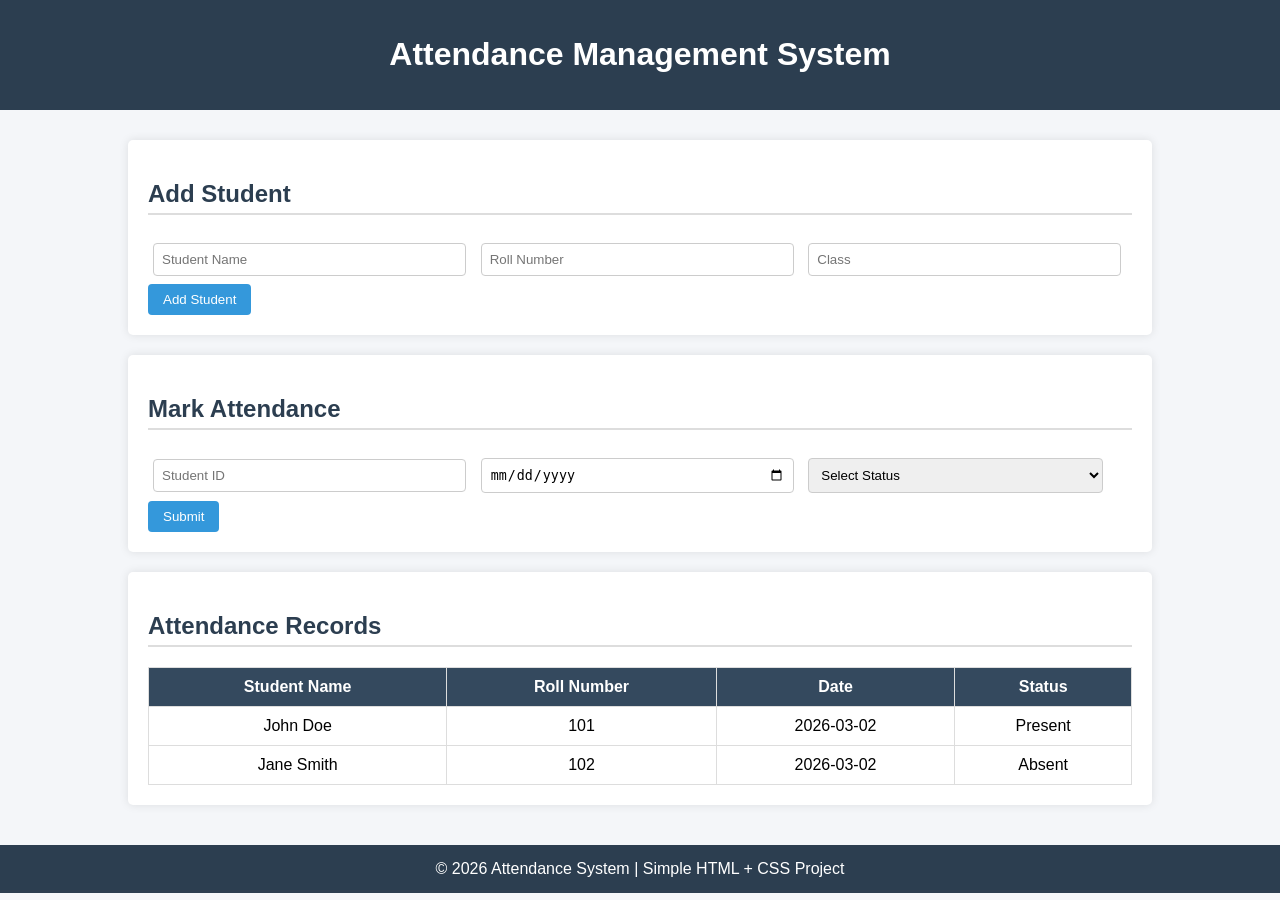
==== index.html @ e2fdc4be "HTML file added" ====
<!DOCTYPE html>
<html>
<head>
    <title>Attendance Management System</title>
    <style>
        body {
            font-family: Arial, sans-serif;
            background-color: #f4f6f9;
            margin: 0;
            padding: 0;
        }

        header {
            background-color: #2c3e50;
            color: white;
            padding: 15px;
            text-align: center;
        }

        .container {
            width: 80%;
            margin: 30px auto;
        }

        h2 {
            color: #2c3e50;
            border-bottom: 2px solid #ddd;
            padding-bottom: 5px;
        }

        .form-section {
            background: white;
            padding: 20px;
            margin-bottom: 20px;
            border-radius: 5px;
            box-shadow: 0 0 10px rgba(0,0,0,0.1);
        }

        input, select {
            width: 30%;
            padding: 8px;
            margin: 8px 5px;
            border: 1px solid #ccc;
            border-radius: 4px;
        }

        button {
            padding: 8px 15px;
            background-color: #3498db;
            color: white;
            border: none;
            border-radius: 4px;
            cursor: pointer;
        }

        button:hover {
            background-color: #2980b9;
        }

        table {
            width: 100%;
            border-collapse: collapse;
            margin-top: 15px;
            background: white;
        }

        table, th, td {
            border: 1px solid #ddd;
        }

        th {
            background-color: #34495e;
            color: white;
            padding: 10px;
        }

        td {
            padding: 10px;
            text-align: center;
        }

        .footer {
            text-align: center;
            padding: 15px;
            background-color: #2c3e50;
            color: white;
            margin-top: 40px;
        }
    </style>
</head>
<body>

<header>
    <h1>Attendance Management System</h1>
</header>

<div class="container">

    <!-- Add Student Section -->
    <div class="form-section">
        <h2>Add Student</h2>
        <input type="text" placeholder="Student Name">
        <input type="text" placeholder="Roll Number">
        <input type="text" placeholder="Class">
        <button>Add Student</button>
    </div>

    <!-- Mark Attendance Section -->
    <div class="form-section">
        <h2>Mark Attendance</h2>
        <input type="text" placeholder="Student ID">
        <input type="date">
        <select>
            <option>Select Status</option>
            <option>Present</option>
            <option>Absent</option>
        </select>
        <button>Submit</button>
    </div>

    <!-- Attendance Table -->
    <div class="form-section">
        <h2>Attendance Records</h2>
        <table>
            <tr>
                <th>Student Name</th>
                <th>Roll Number</th>
                <th>Date</th>
                <th>Status</th>
            </tr>
            <tr>
                <td>John Doe</td>
                <td>101</td>
                <td>2026-03-02</td>
                <td>Present</td>
            </tr>
            <tr>
                <td>Jane Smith</td>
                <td>102</td>
                <td>2026-03-02</td>
                <td>Absent</td>
            </tr>
        </table>
    </div>

</div>

<div class="footer">
    © 2026 Attendance System | Simple HTML + CSS Project
</div>

</body>
</html>
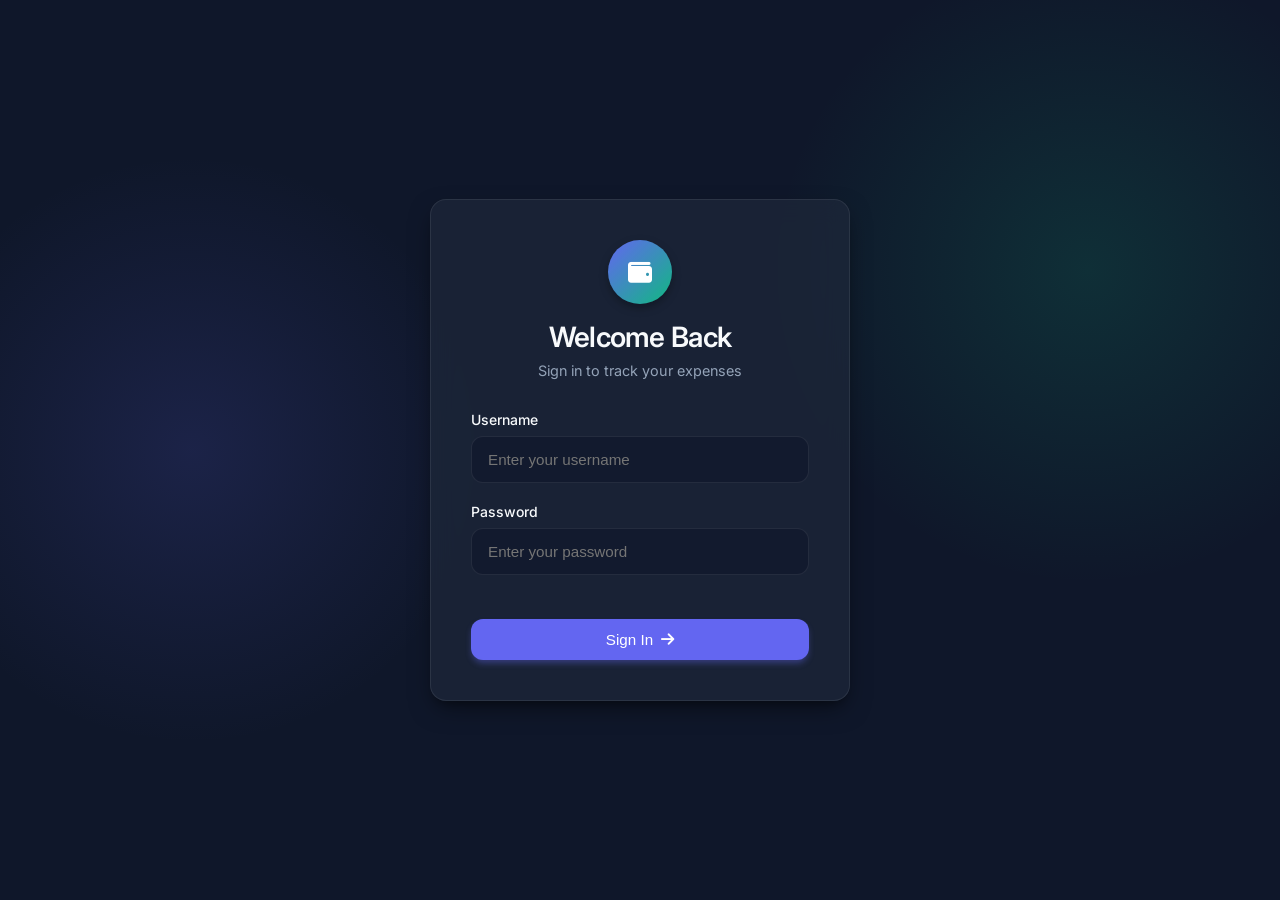
==== commit 2223a350: "updated expense" ====
--- a/index.html
+++ b/index.html
@@ -1,153 +1,48 @@
 <!DOCTYPE html>
-<html>
+<html lang="en">
 <head>
-    <title>Attendance Management System</title>
-    <style>
-        body {
-            font-family: Arial, sans-serif;
-            background-color: #f4f6f9;
-            margin: 0;
-            padding: 0;
-        }
-
-        header {
-            background-color: #2c3e50;
-            color: white;
-            padding: 15px;
-            text-align: center;
-        }
-
-        .container {
-            width: 80%;
-            margin: 30px auto;
-        }
-
-        h2 {
-            color: #2c3e50;
-            border-bottom: 2px solid #ddd;
-            padding-bottom: 5px;
-        }
-
-        .form-section {
-            background: white;
-            padding: 20px;
-            margin-bottom: 20px;
-            border-radius: 5px;
-            box-shadow: 0 0 10px rgba(0,0,0,0.1);
-        }
-
-        input, select {
-            width: 30%;
-            padding: 8px;
-            margin: 8px 5px;
-            border: 1px solid #ccc;
-            border-radius: 4px;
-        }
-
-        button {
-            padding: 8px 15px;
-            background-color: #3498db;
-            color: white;
-            border: none;
-            border-radius: 4px;
-            cursor: pointer;
-        }
-
-        button:hover {
-            background-color: #2980b9;
-        }
-
-        table {
-            width: 100%;
-            border-collapse: collapse;
-            margin-top: 15px;
-            background: white;
-        }
-
-        table, th, td {
-            border: 1px solid #ddd;
-        }
-
-        th {
-            background-color: #34495e;
-            color: white;
-            padding: 10px;
-        }
-
-        td {
-            padding: 10px;
-            text-align: center;
-        }
-
-        .footer {
-            text-align: center;
-            padding: 15px;
-            background-color: #2c3e50;
-            color: white;
-            margin-top: 40px;
-        }
-    </style>
+    <meta charset="UTF-8">
+    <meta name="viewport" content="width=device-width, initial-scale=1.0">
+    <title>Expense Tracker | Login</title>
+    <link rel="stylesheet" href="style.css">
+    <link rel="stylesheet" href="https://cdnjs.cloudflare.com/ajax/libs/font-awesome/6.4.0/css/all.min.css">
 </head>
 <body>
+    <div class="login-wrapper">
+        <div class="glass-container login-card animate-fade-in">
+            <div class="login-header">
+                <div class="avatar" style="margin: 0 auto 1rem auto; width: 64px; height: 64px; font-size: 1.5rem;">
+                    <i class="fa-solid fa-wallet"></i>
+                </div>
+                <h1 class="login-title">Welcome Back</h1>
+                <p class="login-subtitle">Sign in to track your expenses</p>
+            </div>
+            
+            <form id="loginForm">
+                <div class="form-group">
+                    <label class="form-label" for="username">Username</label>
+                    <input type="text" id="username" class="form-control" placeholder="Enter your username" autocomplete="username">
+                </div>
+                
+                <div class="form-group">
+                    <label class="form-label" for="password">Password</label>
+                    <input type="password" id="password" class="form-control" placeholder="Enter your password" autocomplete="current-password">
+                </div>
 
-<header>
-    <h1>Attendance Management System</h1>
-</header>
-
-<div class="container">
-
-    <!-- Add Student Section -->
-    <div class="form-section">
-        <h2>Add Student</h2>
-        <input type="text" placeholder="Student Name">
-        <input type="text" placeholder="Roll Number">
-        <input type="text" placeholder="Class">
-        <button>Add Student</button>
+                <div id="loginError" class="error-message">
+                    <i class="fa-solid fa-circle-exclamation" style="margin-right: 0.5rem;"></i> Invalid credentials. Please try again.
+                </div>
+                
+                <button type="submit" class="btn btn-primary" style="width: 100%; margin-top: 1.5rem;">
+                    Sign In <i class="fa-solid fa-arrow-right"></i>
+                </button>
+            </form>
+            
+            <!-- Credentials hidden -->
+        </div>
     </div>
 
-    <!-- Mark Attendance Section -->
-    <div class="form-section">
-        <h2>Mark Attendance</h2>
-        <input type="text" placeholder="Student ID">
-        <input type="date">
-        <select>
-            <option>Select Status</option>
-            <option>Present</option>
-            <option>Absent</option>
-        </select>
-        <button>Submit</button>
-    </div>
-
-    <!-- Attendance Table -->
-    <div class="form-section">
-        <h2>Attendance Records</h2>
-        <table>
-            <tr>
-                <th>Student Name</th>
-                <th>Roll Number</th>
-                <th>Date</th>
-                <th>Status</th>
-            </tr>
-            <tr>
-                <td>John Doe</td>
-                <td>101</td>
-                <td>2026-03-02</td>
-                <td>Present</td>
-            </tr>
-            <tr>
-                <td>Jane Smith</td>
-                <td>102</td>
-                <td>2026-03-02</td>
-                <td>Absent</td>
-            </tr>
-        </table>
-    </div>
-
-</div>
-
-<div class="footer">
-    © 2026 Attendance System | Simple HTML + CSS Project
-</div>
-
+    <script src="config.js"></script>
+    <script src="script.js"></script>
 </body>
-</html>+</html>
--- a/style.css
+++ b/style.css
@@ -0,0 +1,519 @@
+@import url('https://fonts.googleapis.com/css2?family=Inter:wght@300;400;500;600;700&display=swap');
+
+:root {
+  --bg-color: #0f172a; /* Slate 900 */
+  --surface-color: rgba(30, 41, 59, 0.7); /* Slate 800 with opacity */
+  --surface-border: rgba(255, 255, 255, 0.08);
+  --text-primary: #f8fafc; /* Slate 50 */
+  --text-secondary: #94a3b8; /* Slate 400 */
+  --accent-color: #6366f1; /* Indigo 500 */
+  --accent-hover: #4f46e5; /* Indigo 600 */
+  --success-color: #10b981; /* Emerald 500 */
+  --success-bg: rgba(16, 185, 129, 0.1);
+  --danger-color: #ef4444; /* Red 500 */
+  --danger-bg: rgba(239, 68, 68, 0.1);
+  --warning-color: #f59e0b; /* Amber 500 */
+  --shadow: 0 10px 25px -5px rgba(0, 0, 0, 0.5), 0 8px 10px -6px rgba(0, 0, 0, 0.3);
+  --border-radius-lg: 16px;
+  --border-radius-md: 12px;
+  --border-radius-sm: 8px;
+  --transition: all 0.3s cubic-bezier(0.4, 0, 0.2, 1);
+}
+
+* {
+  margin: 0;
+  padding: 0;
+  box-sizing: border-box;
+}
+
+body {
+  font-family: 'Inter', sans-serif;
+  background-color: var(--bg-color);
+  color: var(--text-primary);
+  min-height: 100vh;
+  display: flex;
+  flex-direction: column;
+  background-image: 
+    radial-gradient(circle at 15% 50%, rgba(99, 102, 241, 0.15), transparent 25%),
+    radial-gradient(circle at 85% 30%, rgba(16, 185, 129, 0.15), transparent 25%);
+  overflow-x: hidden;
+}
+
+/* Glassmorphism Container */
+.glass-container {
+  background: var(--surface-color);
+  backdrop-filter: blur(12px);
+  -webkit-backdrop-filter: blur(12px);
+  border: 1px solid var(--surface-border);
+  border-radius: var(--border-radius-lg);
+  box-shadow: var(--shadow);
+}
+
+/* Typography */
+h1, h2, h3, h4 {
+  font-weight: 600;
+  letter-spacing: -0.025em;
+  color: var(--text-primary);
+}
+
+p, span {
+  color: var(--text-secondary);
+}
+
+/* Buttons */
+.btn {
+  display: inline-flex;
+  align-items: center;
+  justify-content: center;
+  padding: 0.75rem 1.5rem;
+  border-radius: var(--border-radius-md);
+  font-weight: 500;
+  font-size: 0.95rem;
+  transition: var(--transition);
+  cursor: pointer;
+  border: none;
+  gap: 0.5rem;
+  outline: none;
+}
+
+.btn-primary {
+  background-color: var(--accent-color);
+  color: white;
+  box-shadow: 0 4px 6px -1px rgba(99, 102, 241, 0.4);
+}
+
+.btn-primary:hover {
+  background-color: var(--accent-hover);
+  transform: translateY(-2px);
+  box-shadow: 0 6px 8px -1px rgba(99, 102, 241, 0.5);
+}
+
+.btn-danger {
+  background-color: transparent;
+  color: var(--danger-color);
+  border: 1px solid var(--danger-color);
+}
+
+.btn-danger:hover {
+  background-color: var(--danger-color);
+  color: white;
+}
+
+.btn-icon {
+  padding: 0.4rem;
+  border-radius: 50%;
+  background: transparent;
+  color: var(--text-secondary);
+}
+
+.btn-icon:hover {
+  background: rgba(255, 255, 255, 0.1);
+  color: var(--text-primary);
+}
+
+/* Forms */
+.form-group {
+  margin-bottom: 1.25rem;
+  position: relative;
+}
+
+.form-label {
+  display: block;
+  font-size: 0.875rem;
+  font-weight: 500;
+  margin-bottom: 0.5rem;
+  color: var(--text-primary);
+}
+
+.form-control {
+  width: 100%;
+  padding: 0.875rem 1rem;
+  background-color: rgba(15, 23, 42, 0.6);
+  border: 1px solid var(--surface-border);
+  border-radius: var(--border-radius-md);
+  color: var(--text-primary);
+  font-size: 0.95rem;
+  transition: var(--transition);
+}
+
+.form-control:focus {
+  outline: none;
+  border-color: var(--accent-color);
+  box-shadow: 0 0 0 3px rgba(99, 102, 241, 0.2);
+}
+
+/* Animations */
+@keyframes fadeIn {
+  from { opacity: 0; transform: translateY(10px); }
+  to { opacity: 1; transform: translateY(0); }
+}
+
+@keyframes slideInRight {
+  from { opacity: 0; transform: translateX(20px); }
+  to { opacity: 1; transform: translateX(0); }
+}
+
+.animate-fade-in {
+  animation: fadeIn 0.5s cubic-bezier(0.4, 0, 0.2, 1) forwards;
+}
+
+/* LOGIN PAGE SPECIAL STYLES */
+.login-wrapper {
+  display: flex;
+  align-items: center;
+  justify-content: center;
+  min-height: 100vh;
+  padding: 2rem;
+}
+
+.login-card {
+  width: 100%;
+  max-width: 420px;
+  padding: 2.5rem;
+}
+
+.login-header {
+  text-align: center;
+  margin-bottom: 2rem;
+}
+
+.login-title {
+  font-size: 1.75rem;
+  margin-bottom: 0.5rem;
+}
+
+.login-subtitle {
+  font-size: 0.9rem;
+}
+
+.error-message {
+  color: var(--danger-color);
+  font-size: 0.875rem;
+  margin-top: 0.5rem;
+  display: none;
+  animation: fadeIn 0.3s ease;
+  background: var(--danger-bg);
+  padding: 0.75rem;
+  border-radius: var(--border-radius-sm);
+  border: 1px solid rgba(239, 68, 68, 0.2);
+}
+
+/* DASHBOARD STYLES */
+.app-container {
+  max-width: 1200px;
+  margin: 0 auto;
+  padding: 2rem;
+  width: 100%;
+}
+
+.app-header {
+  display: flex;
+  justify-content: space-between;
+  align-items: center;
+  margin-bottom: 2rem;
+  padding-bottom: 1.5rem;
+  border-bottom: 1px solid var(--surface-border);
+}
+
+.user-profile {
+  display: flex;
+  align-items: center;
+  gap: 1rem;
+}
+
+.avatar {
+  width: 48px;
+  height: 48px;
+  border-radius: 50%;
+  background: linear-gradient(135deg, var(--accent-color), var(--success-color));
+  display: flex;
+  align-items: center;
+  justify-content: center;
+  font-weight: 700;
+  font-size: 1.25rem;
+  color: white;
+  box-shadow: 0 4px 10px rgba(0,0,0,0.3);
+}
+
+/* Summary Cards */
+.summary-grid {
+  display: grid;
+  grid-template-columns: repeat(auto-fit, minmax(300px, 1fr));
+  gap: 1.5rem;
+  margin-bottom: 2.5rem;
+}
+
+.summary-card {
+  padding: 1.5rem;
+  position: relative;
+  overflow: hidden;
+}
+
+.summary-card::before {
+  content: '';
+  position: absolute;
+  top: 0;
+  left: 0;
+  width: 100%;
+  height: 4px;
+}
+
+.card-balance::before { background-color: var(--accent-color); }
+.card-income::before { background-color: var(--success-color); }
+.card-expense::before { background-color: var(--danger-color); }
+
+.summary-title {
+  font-size: 0.875rem;
+  text-transform: uppercase;
+  letter-spacing: 0.05em;
+  margin-bottom: 0.5rem;
+  font-weight: 600;
+}
+
+.summary-amount {
+  font-size: 2.25rem;
+  font-weight: 700;
+  color: var(--text-primary);
+  display: flex;
+  align-items: baseline;
+  gap: 0.25rem;
+}
+
+.summary-amount span {
+  font-size: 1rem;
+  color: var(--text-secondary);
+}
+
+/* Main Dashboard Layout */
+.dashboard-grid {
+  display: grid;
+  grid-template-columns: 1fr 2fr;
+  gap: 2rem;
+}
+
+@media (max-width: 992px) {
+  .dashboard-grid {
+    grid-template-columns: 1fr;
+  }
+}
+
+/* Forms Card */
+.form-card {
+  padding: 1.5rem;
+  height: fit-content;
+}
+
+.card-title {
+  font-size: 1.25rem;
+  margin-bottom: 1.5rem;
+  padding-bottom: 0.75rem;
+  border-bottom: 1px solid var(--surface-border);
+}
+
+.radio-group {
+  display: flex;
+  gap: 1rem;
+  margin-bottom: 1.5rem;
+}
+
+.radio-btn {
+  flex: 1;
+}
+
+.radio-btn input[type="radio"] {
+  display: none;
+}
+
+.radio-label {
+  display: block;
+  text-align: center;
+  padding: 0.75rem;
+  background: rgba(255, 255, 255, 0.05);
+  border: 1px solid var(--surface-border);
+  border-radius: var(--border-radius-md);
+  cursor: pointer;
+  transition: var(--transition);
+  font-weight: 500;
+}
+
+.radio-btn input[type="radio"]:checked + .radio-label {
+  background: rgba(99, 102, 241, 0.15);
+  border-color: var(--accent-color);
+  color: var(--text-primary);
+}
+
+/* Transactions List */
+.transactions-card {
+  padding: 1.5rem;
+}
+
+.transactions-header {
+  display: flex;
+  justify-content: space-between;
+  align-items: center;
+  margin-bottom: 1.5rem;
+  padding-bottom: 0.75rem;
+  border-bottom: 1px solid var(--surface-border);
+}
+
+.transactions-list {
+  display: flex;
+  flex-direction: column;
+  gap: 1rem;
+  max-height: 500px;
+  overflow-y: auto;
+  padding-right: 0.5rem;
+}
+
+.transactions-list::-webkit-scrollbar {
+  width: 6px;
+}
+.transactions-list::-webkit-scrollbar-track {
+  background: rgba(0,0,0,0.1);
+  border-radius: 10px;
+}
+.transactions-list::-webkit-scrollbar-thumb {
+  background: rgba(255,255,255,0.2);
+  border-radius: 10px;
+}
+.transactions-list::-webkit-scrollbar-thumb:hover {
+  background: rgba(255,255,255,0.3);
+}
+
+.transaction-item {
+  display: flex;
+  justify-content: space-between;
+  align-items: center;
+  padding: 1rem;
+  background: rgba(255, 255, 255, 0.03);
+  border: 1px solid var(--surface-border);
+  border-radius: var(--border-radius-md);
+  transition: var(--transition);
+  animation: slideInRight 0.3s ease forwards;
+}
+
+.transaction-item:hover {
+  background: rgba(255, 255, 255, 0.06);
+  transform: translateX(5px);
+}
+
+.transaction-info {
+  display: flex;
+  align-items: center;
+  gap: 1rem;
+}
+
+.transaction-icon {
+  width: 40px;
+  height: 40px;
+  border-radius: 50%;
+  display: flex;
+  align-items: center;
+  justify-content: center;
+  font-size: 1.25rem;
+}
+
+.icon-income {
+  background: var(--success-bg);
+  color: var(--success-color);
+}
+
+.icon-expense {
+  background: var(--danger-bg);
+  color: var(--danger-color);
+}
+
+.transaction-details h4 {
+  font-size: 1rem;
+  margin-bottom: 0.25rem;
+}
+
+.transaction-details p {
+  font-size: 0.75rem;
+}
+
+.transaction-actions {
+  display: flex;
+  gap: 0.5rem;
+  align-items: center;
+}
+
+.amount-income {
+  color: var(--success-color);
+  font-weight: 600;
+  font-size: 1.1rem;
+}
+
+.amount-expense {
+  color: var(--danger-color);
+  font-weight: 600;
+  font-size: 1.1rem;
+}
+
+.empty-state {
+  text-align: center;
+  padding: 3rem 1rem;
+  color: var(--text-secondary);
+}
+
+.empty-state i {
+  font-size: 3rem;
+  margin-bottom: 1rem;
+  opacity: 0.5;
+}
+
+/* Modal for Edit */
+.modal-overlay {
+  position: fixed;
+  top: 0;
+  left: 0;
+  width: 100%;
+  height: 100%;
+  background: rgba(0, 0, 0, 0.6);
+  backdrop-filter: blur(4px);
+  display: flex;
+  align-items: center;
+  justify-content: center;
+  z-index: 1000;
+  opacity: 0;
+  pointer-events: none;
+  transition: var(--transition);
+}
+
+.modal-overlay.active {
+  opacity: 1;
+  pointer-events: auto;
+}
+
+.modal-content {
+  width: 100%;
+  max-width: 450px;
+  transform: scale(0.95);
+  transition: var(--transition);
+}
+
+.modal-overlay.active .modal-content {
+  transform: scale(1);
+}
+
+.modal-header {
+  display: flex;
+  justify-content: space-between;
+  align-items: center;
+  margin-bottom: 1.5rem;
+  padding-bottom: 1rem;
+  border-bottom: 1px solid var(--surface-border);
+}
+
+.close-btn {
+  background: transparent;
+  border: none;
+  color: var(--text-secondary);
+  font-size: 1.5rem;
+  cursor: pointer;
+  transition: var(--transition);
+}
+
+.close-btn:hover {
+  color: var(--text-primary);
+}
